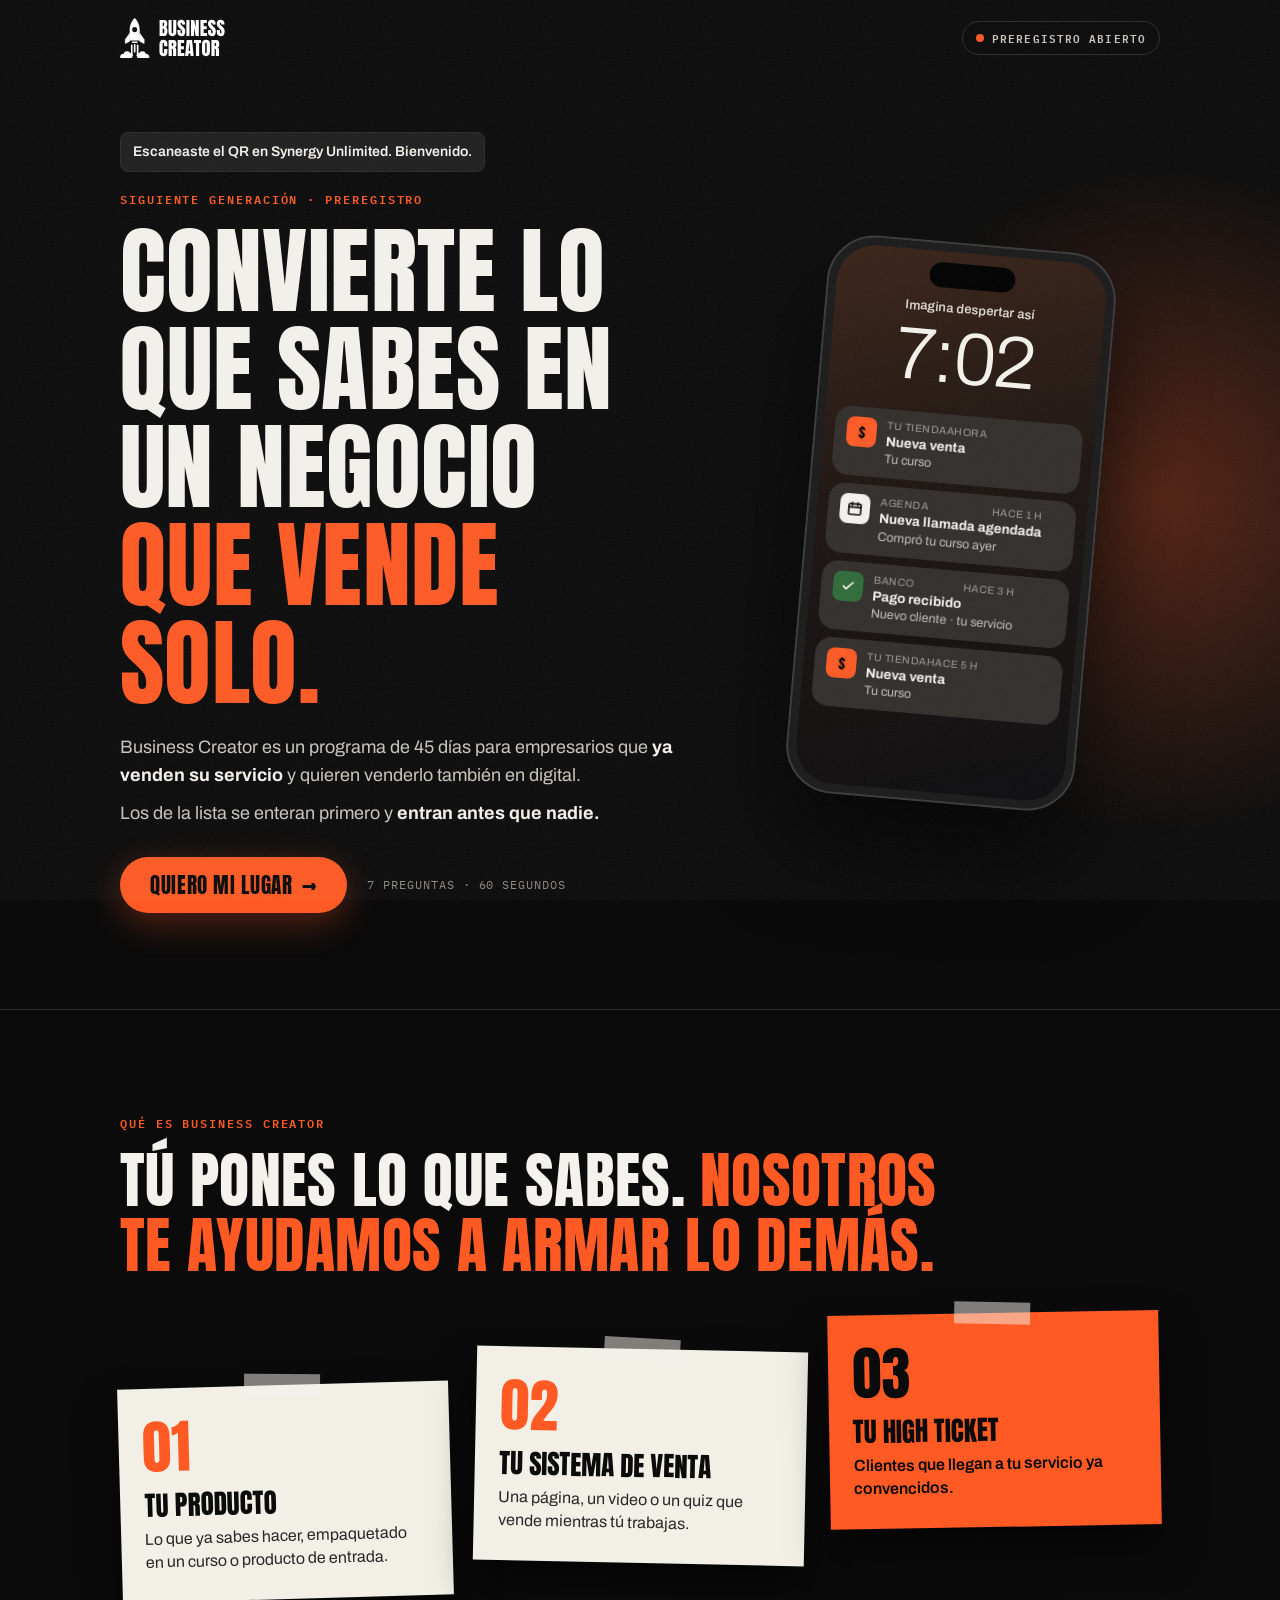
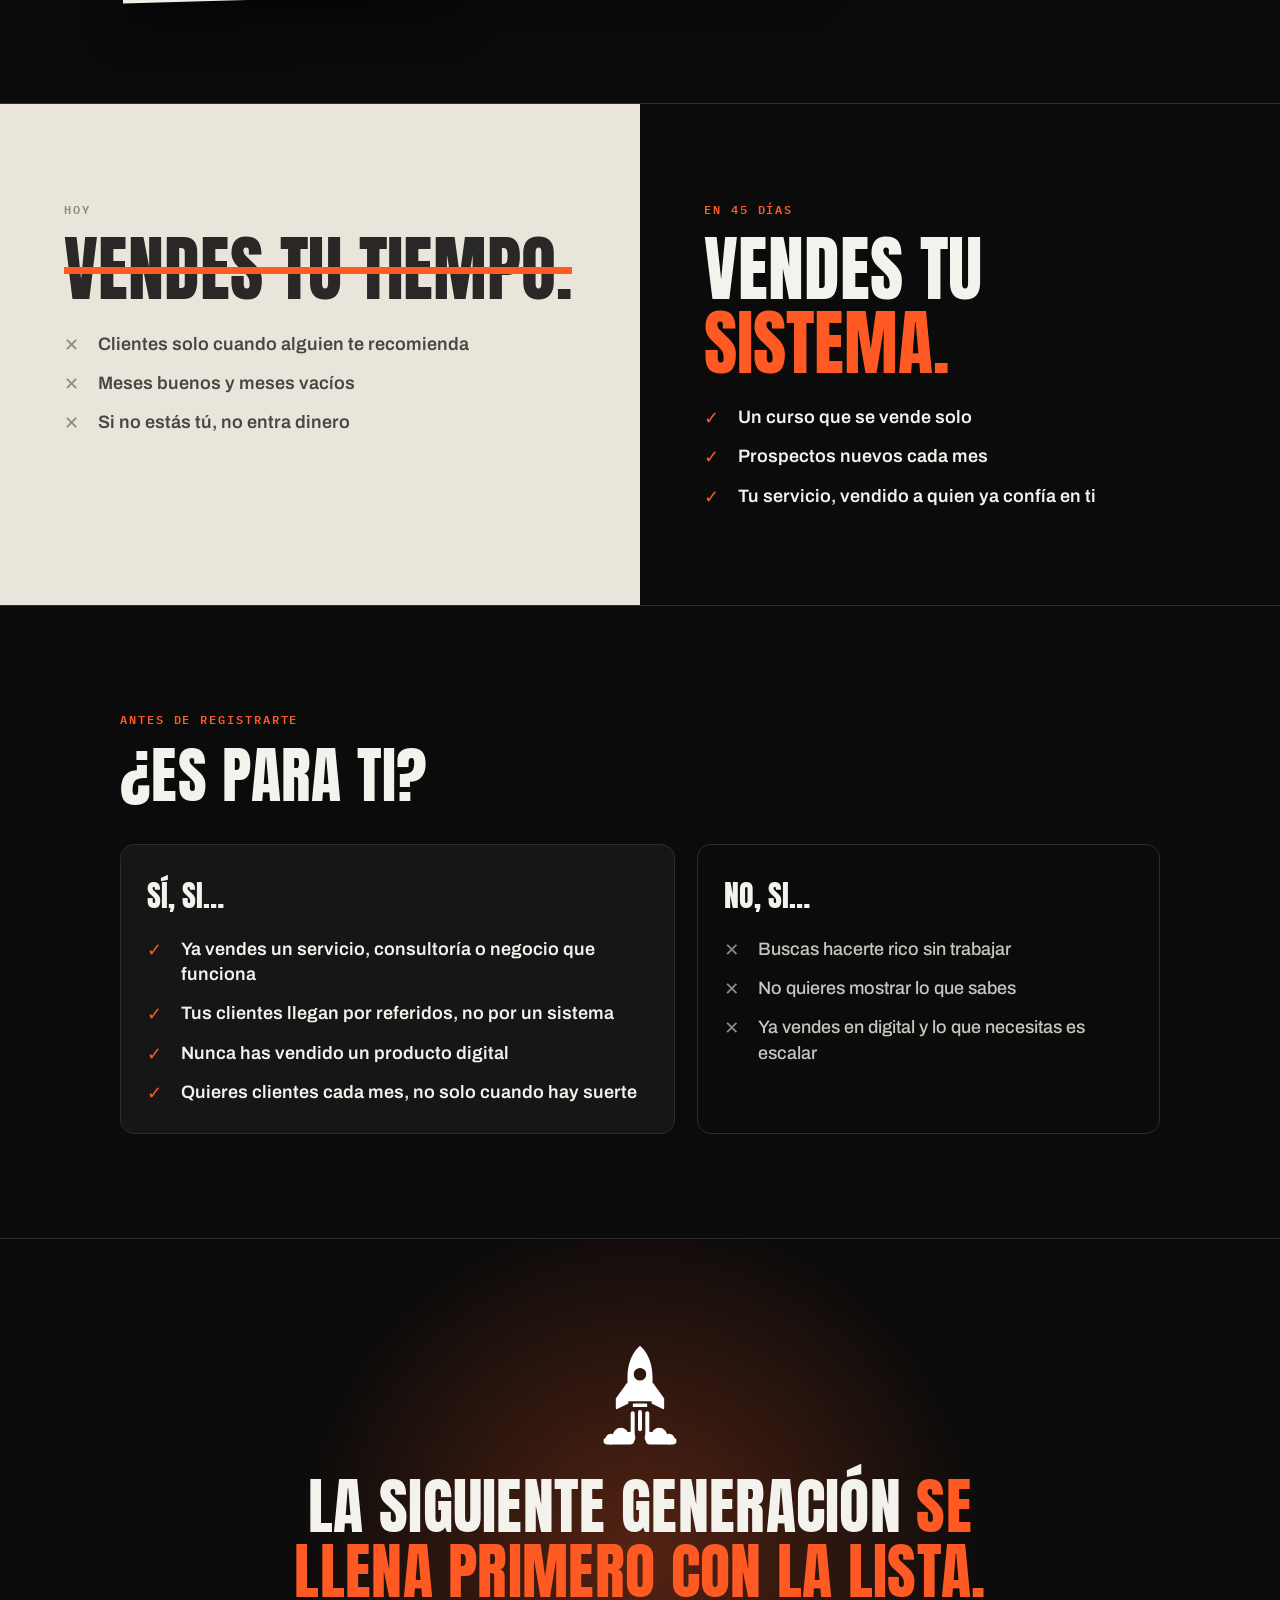
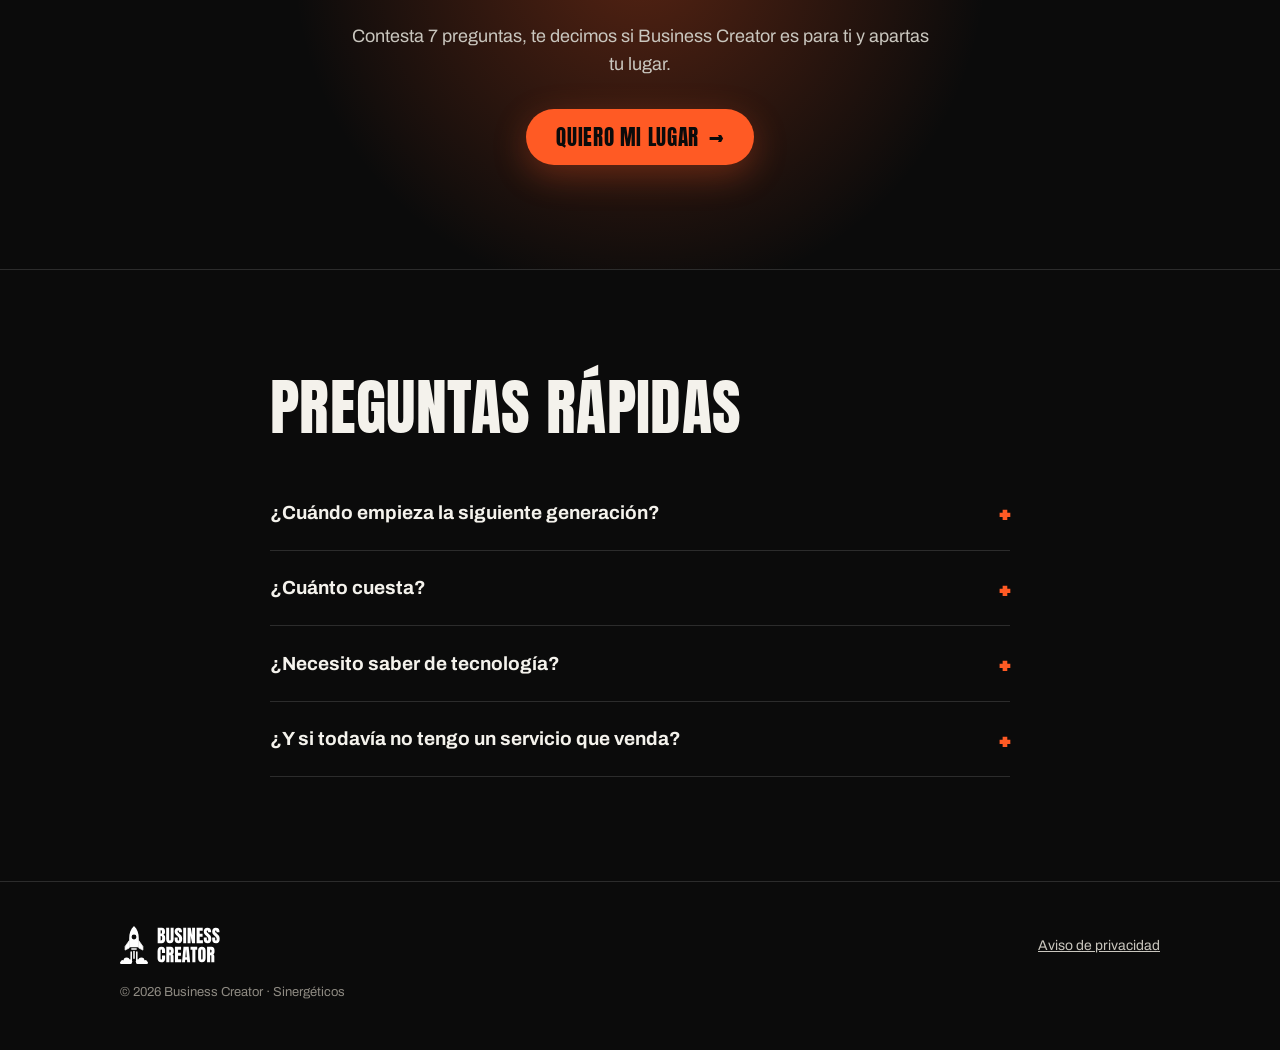
==== index.html @ a95d71b3 "Landing de preregistro Business Creator (businesscreator.net) Quiz de calificación de 7 preguntas, c" ====
<!doctype html>
<html lang="es">
<head>
  <meta charset="utf-8">
  <meta name="viewport" content="width=device-width, initial-scale=1, viewport-fit=cover">
  <title>Business Creator · Preregistro a la siguiente generación</title>
  <meta name="description" content="Programa de 45 días para empresarios que ya venden su servicio y quieren vender también en digital. Entra a la lista de la siguiente generación.">
  <meta name="theme-color" content="#0B0B0B">

  <meta property="og:type" content="website">
  <meta property="og:url" content="https://businesscreator.net/">
  <meta property="og:title" content="Business Creator · Convierte lo que sabes en un negocio que vende solo">
  <meta property="og:description" content="Preregistro a la siguiente generación. Los de la lista se enteran primero y entran antes que nadie.">
  <meta property="og:image" content="https://businesscreator.net/assets/img/og.png">
  <meta name="twitter:card" content="summary_large_image">

  <link rel="icon" type="image/png" href="assets/img/favicon-64.png">
  <link rel="apple-touch-icon" href="assets/img/apple-touch-icon.png">

  <link rel="preconnect" href="https://fonts.googleapis.com">
  <link rel="preconnect" href="https://fonts.gstatic.com" crossorigin>
  <link rel="stylesheet" href="https://fonts.googleapis.com/css2?family=Anton&family=Archivo:wght@400;500;600;700;800&family=IBM+Plex+Mono:wght@500;600&display=swap">
  <link rel="stylesheet" href="assets/css/styles.css">
</head>
<body>

<a class="skip" href="#contenido">Saltar al contenido</a>

<header class="top">
  <div class="wrap top-in">
    <a href="#" class="top-logo" aria-label="Business Creator, inicio"><img src="assets/img/logo-principal-blanco.svg" alt="Business Creator"></a>
    <span class="pill"><span class="dot" aria-hidden="true"></span>Preregistro abierto</span>
  </div>
</header>

<main id="contenido">

  <!-- ============ HERO ============ -->
  <section class="hero">
    <div class="glow glow-hero" aria-hidden="true"></div>
    <div class="wrap hero-in">
      <div class="hero-copy">
        <p class="bienvenida" id="bienvenida" hidden>Escaneaste el QR en Synergy Unlimited. Bienvenido.</p>
        <p class="eyebrow">Siguiente generación · Preregistro</p>
        <h1 class="h-hero">Convierte lo que sabes en un negocio <span class="acc">que vende solo.</span></h1>
        <p class="lead">Business Creator es un programa de 45 días para empresarios que <b>ya venden su servicio</b> y quieren venderlo también en digital.</p>
        <p class="lead lead-2">Los de la lista se enteran primero y <b>entran antes que nadie.</b></p>
        <div class="cta-row">
          <button type="button" class="btn btn-acc" data-abrir-quiz>Quiero mi lugar <span aria-hidden="true">→</span></button>
          <span class="cta-note">7 preguntas · 60 segundos</span>
        </div>
      </div>

      <div class="hero-visual" aria-hidden="true">
        <div class="phone">
          <div class="phone-screen">
            <div class="phone-notch"></div>
            <div class="phone-date">Imagina despertar así</div>
            <div class="phone-time">7:02</div>
            <ul class="notifs">
              <li class="notif"><span class="ico ico-acc">$</span><span class="n-body"><span class="n-head"><span>Tu tienda</span><span>ahora</span></span><b>Nueva venta</b><span>Tu curso</span></span></li>
              <li class="notif"><span class="ico ico-light"><svg width="16" height="16" viewBox="0 0 24 24" fill="none" stroke="#0B0B0B" stroke-width="2.4" stroke-linecap="round"><rect x="3" y="5" width="18" height="16" rx="2"/><path d="M3 10h18M8 3v4M16 3v4"/></svg></span><span class="n-body"><span class="n-head"><span>Agenda</span><span>hace 1 h</span></span><b>Nueva llamada agendada</b><span>Compró tu curso ayer</span></span></li>
              <li class="notif"><span class="ico ico-ok"><svg width="16" height="16" viewBox="0 0 24 24" fill="none" stroke="#F4F2EC" stroke-width="2.6" stroke-linecap="round" stroke-linejoin="round"><path d="M5 12l4 4 10-10"/></svg></span><span class="n-body"><span class="n-head"><span>Banco</span><span>hace 3 h</span></span><b>Pago recibido</b><span>Nuevo cliente · tu servicio</span></span></li>
              <li class="notif"><span class="ico ico-acc">$</span><span class="n-body"><span class="n-head"><span>Tu tienda</span><span>hace 5 h</span></span><b>Nueva venta</b><span>Tu curso</span></span></li>
            </ul>
          </div>
        </div>
      </div>
    </div>
  </section>

  <!-- ============ CÓMO FUNCIONA ============ -->
  <section class="sec" id="como">
    <div class="wrap">
      <p class="eyebrow">Qué es Business Creator</p>
      <h2 class="h-sec">Tú pones lo que sabes. <span class="acc">Nosotros te ayudamos a armar lo demás.</span></h2>
      <ol class="tarjetas">
        <li class="tarjeta">
          <span class="t-num">01</span>
          <h3>Tu producto</h3>
          <p>Lo que ya sabes hacer, empaquetado en un curso o producto de entrada.</p>
        </li>
        <li class="tarjeta">
          <span class="t-num">02</span>
          <h3>Tu sistema de venta</h3>
          <p>Una página, un video o un quiz que vende mientras tú trabajas.</p>
        </li>
        <li class="tarjeta tarjeta-acc">
          <span class="t-num">03</span>
          <h3>Tu high ticket</h3>
          <p>Clientes que llegan a tu servicio ya convencidos.</p>
        </li>
      </ol>
    </div>
  </section>

  <!-- ============ ANTES / DESPUÉS ============ -->
  <section class="sec sec-split">
    <div class="wrap split">
      <div class="lado lado-antes">
        <p class="eyebrow eyebrow-dim">Hoy</p>
        <h2 class="h-split"><span class="tachado">Vendes tu tiempo.</span></h2>
        <ul class="lista lista-x">
          <li>Clientes solo cuando alguien te recomienda</li>
          <li>Meses buenos y meses vacíos</li>
          <li>Si no estás tú, no entra dinero</li>
        </ul>
      </div>
      <div class="lado lado-despues">
        <p class="eyebrow">En 45 días</p>
        <h2 class="h-split">Vendes tu <span class="acc">sistema.</span></h2>
        <ul class="lista lista-ok">
          <li>Un curso que se vende solo</li>
          <li>Prospectos nuevos cada mes</li>
          <li>Tu servicio, vendido a quien ya confía en ti</li>
        </ul>
      </div>
    </div>
  </section>

  <!-- ============ ES PARA TI ============ -->
  <section class="sec">
    <div class="wrap">
      <p class="eyebrow">Antes de registrarte</p>
      <h2 class="h-sec">¿Es para ti?</h2>
      <div class="filtro">
        <div class="filtro-col">
          <h3 class="filtro-t">Sí, si…</h3>
          <ul class="lista lista-ok">
            <li>Ya vendes un servicio, consultoría o negocio que funciona</li>
            <li>Tus clientes llegan por referidos, no por un sistema</li>
            <li>Nunca has vendido un producto digital</li>
            <li>Quieres clientes cada mes, no solo cuando hay suerte</li>
          </ul>
        </div>
        <div class="filtro-col filtro-no">
          <h3 class="filtro-t">No, si…</h3>
          <ul class="lista lista-x">
            <li>Buscas hacerte rico sin trabajar</li>
            <li>No quieres mostrar lo que sabes</li>
            <li>Ya vendes en digital y lo que necesitas es escalar</li>
          </ul>
        </div>
      </div>
    </div>
  </section>

  <!-- ============ CTA FINAL ============ -->
  <section class="sec cta-final">
    <div class="glow glow-final" aria-hidden="true"></div>
    <div class="wrap cta-final-in">
      <img src="assets/img/simbolo-blanco.svg" alt="" class="cohete" width="120" height="120">
      <h2 class="h-sec">La siguiente generación <span class="acc">se llena primero con la lista.</span></h2>
      <p class="lead">Contesta 7 preguntas, te decimos si Business Creator es para ti y apartas tu lugar.</p>
      <button type="button" class="btn btn-acc" data-abrir-quiz>Quiero mi lugar <span aria-hidden="true">→</span></button>
    </div>
  </section>

  <!-- ============ FAQ ============ -->
  <section class="sec">
    <div class="wrap faq-wrap">
      <h2 class="h-sec">Preguntas rápidas</h2>
      <details class="faq">
        <summary>¿Cuándo empieza la siguiente generación?</summary>
        <p>La fecha se anuncia primero a la lista. Si estás registrado, te enteras antes que nadie.</p>
      </details>
      <details class="faq">
        <summary>¿Cuánto cuesta?</summary>
        <p>Los de la lista conocen el precio antes de que se abra al público. Registrarte no te compromete a nada.</p>
      </details>
      <details class="faq">
        <summary>¿Necesito saber de tecnología?</summary>
        <p>No. Te llevamos paso a paso, y lo armamos contigo.</p>
      </details>
      <details class="faq">
        <summary>¿Y si todavía no tengo un servicio que venda?</summary>
        <p>Regístrate igual. Con tus respuestas te decimos por dónde empezar.</p>
      </details>
    </div>
  </section>
</main>

<footer class="pie">
  <div class="wrap pie-in">
    <img src="assets/img/logo-principal-blanco.svg" alt="Business Creator" class="pie-logo">
    <nav class="pie-links" aria-label="Legal">
      <a href="aviso-privacidad.html" data-aviso>Aviso de privacidad</a>
    </nav>
    <p class="pie-copy">© <span id="anio">2026</span> Business Creator · Sinergéticos</p>
  </div>
</footer>

<div class="sticky-cta" id="stickyCta">
  <button type="button" class="btn btn-acc btn-block" data-abrir-quiz>Quiero mi lugar <span aria-hidden="true">→</span></button>
</div>

<!-- ============ QUIZ ============ -->
<dialog class="quiz" id="quiz" aria-labelledby="quizTitulo">
  <div class="quiz-in">
    <div class="quiz-top">
      <img src="assets/img/simbolo-blanco.svg" alt="" class="quiz-ico" width="32" height="32">
      <div class="progreso" role="progressbar" aria-label="Avance" aria-valuemin="0" aria-valuemax="100" aria-valuenow="0"><div class="progreso-barra" id="barra"></div></div>
      <button type="button" class="cerrar" id="cerrarQuiz" aria-label="Cerrar">
        <svg width="22" height="22" viewBox="0 0 24 24" fill="none" stroke="currentColor" stroke-width="2.4" stroke-linecap="round"><path d="M6 6l12 12M18 6L6 18"/></svg>
      </button>
    </div>

    <div class="quiz-body" id="quizBody" aria-live="polite"></div>

    <div class="quiz-nav">
      <button type="button" class="atras" id="atras">← Atrás</button>
      <span class="paso" id="pasoTxt"></span>
    </div>
  </div>
</dialog>

<script src="assets/js/config.js"></script>
<script src="assets/js/app.js"></script>
</body>
</html>
---- assets/css/styles.css ----
/* Business Creator · landing de preregistro
   Misma línea visual que los flyers de Synergy Unlimited: negro, hueso, naranja flama, Anton. */

:root {
  --negro: #0B0B0B;
  --carbon: #161616;
  --carbon-2: #1F1F1F;
  --linea: #2C2C2C;
  --hueso: #F4F2EC;
  --papel: #F2EFE6;
  --texto: #C9C6BE;
  --tenue: #8E8A82;
  --acc: #FF5A24;
  --acc-hover: #FF7445;
  --acc-glow: rgba(255, 90, 36, 0.30);
  --ok: #3FA35B;

  --f-display: 'Anton', 'Impact', sans-serif;
  --f-body: 'Archivo', system-ui, sans-serif;
  --f-mono: 'IBM Plex Mono', ui-monospace, monospace;

  --gutter: 20px;
  --radio: 14px;
}

*, *::before, *::after { box-sizing: border-box; }
html { -webkit-text-size-adjust: 100%; scroll-behavior: smooth; }
body {
  margin: 0;
  background: var(--negro);
  color: var(--hueso);
  font-family: var(--f-body);
  font-size: 17px;
  line-height: 1.55;
  overflow-x: hidden;
  -webkit-font-smoothing: antialiased;
}
/* Grano sutil, como en los flyers */
body::after {
  content: "";
  position: fixed; inset: 0;
  pointer-events: none;
  z-index: 100;
  opacity: 0.07;
  background-image: url("data:image/svg+xml,%3Csvg xmlns='http://www.w3.org/2000/svg' width='160' height='160'%3E%3Cfilter id='n'%3E%3CfeTurbulence type='fractalNoise' baseFrequency='0.85' numOctaves='2' stitchTiles='stitch'/%3E%3CfeColorMatrix type='saturate' values='0'/%3E%3C/filter%3E%3Crect width='160' height='160' filter='url(%23n)'/%3E%3C/svg%3E");
}
img { max-width: 100%; display: block; }
b, strong { color: var(--hueso); font-weight: 700; }
button { font: inherit; color: inherit; }

.wrap { width: 100%; max-width: 1120px; margin: 0 auto; padding: 0 var(--gutter); }
@media (min-width: 720px) { :root { --gutter: 40px; } }

.skip { position: absolute; left: -999px; top: 8px; background: var(--hueso); color: var(--negro); padding: 10px 14px; z-index: 200; }
.skip:focus { left: 8px; }
:focus-visible { outline: 3px solid var(--acc); outline-offset: 3px; }

.acc { color: var(--acc); }
.eyebrow {
  margin: 0 0 14px;
  font-family: var(--f-mono);
  font-size: 12px;
  font-weight: 600;
  letter-spacing: 0.16em;
  text-transform: uppercase;
  color: var(--acc);
}
.eyebrow-dim { color: var(--tenue); }

/* ---------- Botones ---------- */
.btn {
  text-decoration: none;
  display: inline-flex; align-items: center; justify-content: center; gap: 10px;
  min-height: 56px;
  padding: 0 30px;
  border: 0; border-radius: 999px;
  font-family: var(--f-display);
  font-size: 21px;
  letter-spacing: 0.03em;
  text-transform: uppercase;
  cursor: pointer;
  transition: transform .15s ease, background .15s ease, box-shadow .15s ease;
}
.btn-acc { background: var(--acc); color: var(--negro); box-shadow: 0 10px 34px var(--acc-glow); }
.btn-acc:hover { background: var(--acc-hover); transform: translateY(-1px); }
.btn-acc:active { transform: translateY(1px); }
.btn-block { width: 100%; }
.btn[disabled] { opacity: 0.55; cursor: progress; transform: none; }

/* ---------- Header ---------- */
.top { position: absolute; top: 0; left: 0; right: 0; z-index: 10; }
.top-in { display: flex; align-items: center; justify-content: space-between; height: 76px; }
.top-logo img { height: 40px; width: auto; }
.pill {
  display: inline-flex; align-items: center; gap: 8px;
  padding: 7px 13px;
  border: 1px solid var(--linea); border-radius: 999px;
  font-family: var(--f-mono); font-size: 11px; font-weight: 600; letter-spacing: 0.1em; text-transform: uppercase;
  color: var(--texto);
  background: rgba(11, 11, 11, 0.6);
}
.dot { width: 8px; height: 8px; border-radius: 50%; background: var(--acc); box-shadow: 0 0 0 0 var(--acc-glow); animation: latido 2s infinite; }
@keyframes latido { 0% { box-shadow: 0 0 0 0 rgba(255,90,36,.55); } 70% { box-shadow: 0 0 0 9px rgba(255,90,36,0); } 100% { box-shadow: 0 0 0 0 rgba(255,90,36,0); } }

/* ---------- Hero ---------- */
.hero { position: relative; overflow: hidden; padding: 108px 0 64px; }
.glow { position: absolute; border-radius: 50%; pointer-events: none; }
.glow-hero { width: 760px; height: 760px; right: -260px; top: 120px; background: radial-gradient(circle, var(--acc-glow) 0%, rgba(11,11,11,0) 62%); }
.hero-in { position: relative; display: grid; gap: 44px; align-items: center; }
@media (min-width: 900px) { .hero { padding: 132px 0 96px; } .hero-in { grid-template-columns: 1.15fr 0.85fr; gap: 56px; } }

.bienvenida {
  display: inline-block;
  margin: 0 0 18px;
  padding: 8px 12px;
  border-radius: 8px;
  background: var(--carbon-2);
  border: 1px solid var(--linea);
  font-size: 14px; font-weight: 600; color: var(--hueso);
}
.h-hero {
  margin: 0;
  font-family: var(--f-display);
  font-weight: 400;
  font-size: clamp(48px, 12.5vw, 96px);
  line-height: 1.02;
  letter-spacing: 0.005em;
  text-transform: uppercase;
  text-wrap: balance;
}
.h-hero .acc { display: block; }
.lead { margin: 22px 0 0; max-width: 34em; font-size: 18px; color: var(--texto); text-wrap: pretty; }
.lead-2 { margin-top: 10px; }
.cta-row { display: flex; flex-wrap: wrap; align-items: center; gap: 14px 20px; margin-top: 30px; }
.cta-note { font-family: var(--f-mono); font-size: 12px; letter-spacing: 0.08em; text-transform: uppercase; color: var(--tenue); }
@media (max-width: 519px) { .cta-row .btn { width: 100%; } .cta-note { width: 100%; text-align: center; } }

/* Teléfono (continuidad con el flyer "Imagina despertar así") */
.hero-visual { display: flex; justify-content: center; }
.phone {
  width: 290px; height: 560px;
  border-radius: 48px;
  background: #1A1A1A;
  box-shadow: 0 50px 90px rgba(0,0,0,.75), inset 0 0 0 2px #3A3A3A;
  padding: 10px;
  transform: rotate(5deg);
}
.phone-screen {
  position: relative; height: 100%;
  border-radius: 38px; overflow: hidden;
  background: linear-gradient(165deg, #3A2318 0%, #1B1310 45%, #0C0C0E 100%);
  padding: 46px 11px 0;
}
.phone-notch { position: absolute; top: 11px; left: 50%; transform: translateX(-50%); width: 86px; height: 25px; border-radius: 13px; background: #000; }
.phone-date { text-align: center; font-size: 13px; font-weight: 600; color: rgba(244,242,236,.85); }
.phone-time { text-align: center; font-size: 74px; font-weight: 300; line-height: 1.08; letter-spacing: -0.02em; margin-bottom: 16px; }
.notifs { list-style: none; margin: 0; padding: 0; display: flex; flex-direction: column; gap: 8px; }
.notif {
  display: flex; gap: 10px;
  padding: 10px 12px;
  border-radius: 16px;
  background: rgba(52, 48, 46, 0.92);
  opacity: 0; transform: translateY(14px);
  animation: entra .55s cubic-bezier(.2,.8,.2,1) forwards;
}
.notif:nth-child(1) { animation-delay: .5s; }
.notif:nth-child(2) { animation-delay: 1.1s; }
.notif:nth-child(3) { animation-delay: 1.7s; }
.notif:nth-child(4) { animation-delay: 2.3s; }
@keyframes entra { to { opacity: 1; transform: none; } }
.ico { flex: none; width: 30px; height: 30px; border-radius: 8px; display: flex; align-items: center; justify-content: center; font-family: var(--f-display); font-size: 15px; color: var(--negro); }
.ico-acc { background: var(--acc); }
.ico-light { background: var(--hueso); }
.ico-ok { background: #2F6B3A; }
.n-body { display: flex; flex-direction: column; min-width: 0; font-size: 12.5px; line-height: 1.35; color: rgba(244,242,236,.75); }
.n-body b { font-size: 13.5px; color: var(--hueso); }
.n-head { display: flex; justify-content: space-between; font-size: 10.5px; letter-spacing: .05em; text-transform: uppercase; color: rgba(244,242,236,.55); }
@media (max-width: 899px) { .phone { width: 260px; height: 470px; } .phone-time { font-size: 62px; } .notif:nth-child(4) { display: none; } }

/* ---------- Secciones ---------- */
.sec { position: relative; padding: 72px 0; border-top: 1px solid var(--linea); }
@media (min-width: 900px) { .sec { padding: 104px 0; } }
.h-sec {
  margin: 0 0 36px;
  max-width: 17em;
  font-family: var(--f-display);
  font-weight: 400;
  font-size: clamp(36px, 7.6vw, 62px);
  line-height: 1.05;
  letter-spacing: 0.005em;
  text-transform: uppercase;
  text-wrap: balance;
}

/* Tarjetas tipo papel pegado (como el reverso del flyer) */
.tarjetas { list-style: none; margin: 0; padding: 0; display: grid; gap: 26px; }
@media (min-width: 760px) { .tarjetas { grid-template-columns: repeat(3, minmax(0, 1fr)); gap: 24px; align-items: end; } }
.tarjeta {
  position: relative;
  padding: 30px 24px 28px;
  background: var(--papel);
  color: var(--negro);
  box-shadow: 0 24px 40px rgba(0,0,0,.55);
  transform: rotate(-1.6deg);
}
.tarjeta:nth-child(2) { transform: rotate(1.2deg); }
.tarjeta-acc { background: var(--acc); transform: rotate(-1deg); }
.tarjeta::before { content: ""; position: absolute; top: -11px; left: 50%; width: 76px; height: 22px; margin-left: -38px; background: rgba(244,242,236,.5); transform: rotate(2deg); }
@media (min-width: 760px) { .tarjeta:nth-child(2) { margin-bottom: 36px; } .tarjeta-acc { margin-bottom: 72px; } }
.t-num { display: block; font-family: var(--f-display); font-size: 58px; line-height: 1; color: var(--acc); }
.tarjeta-acc .t-num { color: var(--negro); }
.tarjeta h3 { margin: 14px 0 8px; font-family: var(--f-display); font-weight: 400; font-size: 27px; line-height: 1.08; text-transform: uppercase; }
.tarjeta p { margin: 0; font-size: 16px; line-height: 1.45; color: #2A2826; }
.tarjeta-acc p { font-weight: 600; color: var(--negro); }

/* Antes / después */
.sec-split { padding: 0; }
.split { display: grid; padding: 0; max-width: none; }
@media (min-width: 900px) { .split { grid-template-columns: 1fr 1fr; } }
.lado { padding: 64px var(--gutter); }
@media (min-width: 900px) { .lado { padding: 96px 64px; } }
.lado-antes { background: #E9E5DB; color: var(--negro); }
.lado-antes .lista { color: #4A4743; }
.lado-despues { background: var(--negro); }
.h-split { margin: 0 0 26px; font-family: var(--f-display); font-weight: 400; font-size: clamp(44px, 10vw, 72px); line-height: 1.02; text-transform: uppercase; }
.tachado { text-decoration: line-through; text-decoration-color: var(--acc); text-decoration-thickness: 7px; color: #2A2826; }

/* Listas con marca */
.lista { list-style: none; margin: 0; padding: 0; display: flex; flex-direction: column; gap: 14px; font-size: 18px; font-weight: 600; }
.lista li { position: relative; padding-left: 34px; line-height: 1.4; }
.lista li::before { position: absolute; left: 0; top: 1px; font-weight: 800; }
.lista-ok li::before { content: "✓"; color: var(--acc); }
.lista-x li::before { content: "✕"; color: var(--tenue); }

/* Es para ti */
.filtro { display: grid; gap: 22px; }
@media (min-width: 820px) { .filtro { grid-template-columns: 1.2fr 1fr; } }
.filtro-col { padding: 28px 26px; border-radius: var(--radio); background: var(--carbon); border: 1px solid var(--linea); }
.filtro-no { background: transparent; }
.filtro-no .lista { color: var(--texto); font-weight: 500; }
.filtro-t { margin: 0 0 18px; font-family: var(--f-display); font-weight: 400; font-size: 30px; text-transform: uppercase; }

/* CTA final */
.cta-final { overflow: hidden; text-align: center; }
.glow-final { width: 820px; height: 820px; left: 50%; top: 50%; margin: -410px 0 0 -410px; background: radial-gradient(circle, var(--acc-glow) 0%, rgba(11,11,11,0) 60%); }
.cta-final-in { position: relative; display: flex; flex-direction: column; align-items: center; }
.cta-final .h-sec { margin-left: auto; margin-right: auto; margin-bottom: 0; }
.cta-final .lead { margin: 20px auto 30px; }
.cohete { width: 104px; height: auto; margin-bottom: 26px; }
@media (prefers-reduced-motion: no-preference) { .cohete { animation: flota 3.2s ease-in-out infinite; } }
@keyframes flota { 50% { transform: translateY(-10px); } }

/* FAQ */
.faq-wrap { max-width: 820px; }
.faq { border-bottom: 1px solid var(--linea); }
.faq summary {
  list-style: none; cursor: pointer;
  display: flex; justify-content: space-between; align-items: center; gap: 18px;
  min-height: 64px; padding: 14px 0;
  font-size: 19px; font-weight: 700;
}
.faq summary::-webkit-details-marker { display: none; }
.faq summary::after { content: "+"; flex: none; font-family: var(--f-display); font-size: 30px; color: var(--acc); transition: transform .2s; }
.faq[open] summary::after { transform: rotate(45deg); }
.faq p { margin: 0 0 22px; color: var(--texto); }

/* Footer */
.pie { padding: 44px 0 120px; border-top: 1px solid var(--linea); }
@media (min-width: 900px) { .pie { padding-bottom: 48px; } }
.pie-in { display: flex; flex-wrap: wrap; align-items: center; justify-content: space-between; gap: 18px; }
.pie-logo { height: 38px; width: auto; }
.pie-links a { color: var(--texto); font-size: 14px; }
.pie-links a:hover { color: var(--hueso); }
.pie-copy { margin: 0; width: 100%; font-size: 13px; color: var(--tenue); }

/* CTA fija en móvil */
.sticky-cta {
  position: fixed; left: 0; right: 0; bottom: 0; z-index: 50;
  padding: 12px var(--gutter) calc(12px + env(safe-area-inset-bottom));
  background: linear-gradient(to top, rgba(11,11,11,.96) 60%, rgba(11,11,11,0));
  transform: translateY(110%);
  transition: transform .3s ease;
}
.sticky-cta.visible { transform: none; }
@media (min-width: 900px) { .sticky-cta { display: none; } }

/* ---------- QUIZ ---------- */
.quiz {
  width: 100%; max-width: 640px;
  height: 100%; max-height: none;
  margin: 0 auto; padding: 0;
  border: 0;
  background: var(--negro);
  color: var(--hueso);
}
@media (min-width: 720px) {
  .quiz { height: auto; max-height: calc(100vh - 48px); margin: auto; border: 1px solid var(--linea); border-radius: 22px; }
}
.quiz::backdrop { background: rgba(5,5,5,.82); backdrop-filter: blur(6px); }
.quiz-in { display: flex; flex-direction: column; min-height: 100%; padding: 18px var(--gutter) calc(18px + env(safe-area-inset-bottom)); }
@media (min-width: 720px) { .quiz-in { min-height: 620px; padding: 22px 34px 26px; } }
.quiz-top { display: flex; align-items: center; gap: 14px; }
.quiz-ico { width: 30px; height: 30px; }
.progreso { flex: 1; height: 6px; border-radius: 3px; background: var(--carbon-2); overflow: hidden; }
.progreso-barra { height: 100%; width: 0; background: var(--acc); border-radius: 3px; transition: width .35s ease; }
.cerrar { width: 44px; height: 44px; display: flex; align-items: center; justify-content: center; border: 0; border-radius: 50%; background: transparent; color: var(--texto); cursor: pointer; }
.cerrar:hover { background: var(--carbon-2); color: var(--hueso); }

.quiz-body { flex: 1; padding: 30px 0 18px; }
.paso-anim { animation: pasoEntra .32s ease both; }
@keyframes pasoEntra { from { opacity: 0; transform: translateX(16px); } to { opacity: 1; transform: none; } }

.q-num { margin: 0 0 10px; font-family: var(--f-mono); font-size: 12px; font-weight: 600; letter-spacing: .14em; text-transform: uppercase; color: var(--acc); }
.q-titulo { margin: 0 0 8px; font-family: var(--f-display); font-weight: 400; font-size: clamp(30px, 7.4vw, 40px); line-height: 1.08; text-transform: uppercase; text-wrap: balance; }
.q-ayuda { margin: 0 0 22px; font-size: 15px; color: var(--tenue); }
.opciones { display: flex; flex-direction: column; gap: 10px; margin-top: 22px; }
.opcion {
  display: flex; align-items: center; gap: 14px;
  width: 100%; min-height: 58px;
  padding: 12px 18px;
  border: 1.5px solid var(--linea); border-radius: 14px;
  background: var(--carbon);
  text-align: left; font-size: 17px; font-weight: 600; line-height: 1.3;
  cursor: pointer;
  transition: border-color .15s, background .15s, transform .1s;
}
.opcion:hover { border-color: #4A4A4A; background: var(--carbon-2); }
.opcion:active { transform: scale(.99); }
.opcion[aria-pressed="true"] { border-color: var(--acc); background: rgba(255,90,36,.12); }
.letra { flex: none; width: 30px; height: 30px; border-radius: 8px; display: flex; align-items: center; justify-content: center; border: 1px solid var(--linea); font-family: var(--f-mono); font-size: 13px; color: var(--texto); }
.opcion[aria-pressed="true"] .letra { background: var(--acc); border-color: var(--acc); color: var(--negro); }

/* Campos */
.campos { display: flex; flex-direction: column; gap: 16px; margin-top: 22px; }
.campo label { display: block; margin-bottom: 7px; font-size: 14px; font-weight: 700; color: var(--texto); }
.campo input, .campo select, .campo textarea {
  width: 100%; min-height: 54px;
  padding: 13px 15px;
  border: 1.5px solid var(--linea); border-radius: 12px;
  background: var(--carbon);
  color: var(--hueso);
  font: inherit; font-size: 17px;
}
.campo textarea { min-height: 112px; resize: vertical; line-height: 1.45; }
.campo input:focus, .campo select:focus, .campo textarea:focus { outline: none; border-color: var(--acc); }
.campo input::placeholder, .campo textarea::placeholder { color: #6E6A63; }
.campo-tel { display: grid; grid-template-columns: 118px minmax(0, 1fr); gap: 8px; }
.campo [aria-invalid="true"] { border-color: #E5484D; }
.error { margin: 6px 0 0; font-size: 13px; color: #FF7A7E; }
.check { display: flex; gap: 12px; align-items: flex-start; font-size: 14px; color: var(--texto); cursor: pointer; }
.check input { flex: none; width: 22px; height: 22px; margin: 1px 0 0; accent-color: var(--acc); }
.check a { color: var(--hueso); }
.q-acciones { margin-top: 24px; display: flex; flex-direction: column; gap: 10px; }
.saltar { align-self: center; min-height: 44px; padding: 0 12px; border: 0; background: none; color: var(--tenue); font-size: 15px; text-decoration: underline; cursor: pointer; }

.quiz-nav { display: flex; align-items: center; justify-content: space-between; min-height: 44px; }
.atras { min-height: 44px; padding: 0 6px; border: 0; background: none; color: var(--texto); font-size: 15px; font-weight: 600; cursor: pointer; }
.atras[hidden] { display: block; visibility: hidden; }
.paso { font-family: var(--f-mono); font-size: 12px; letter-spacing: .1em; color: var(--tenue); }

/* Resultado */
.resultado { text-align: center; padding-top: 6px; }
.res-cohete { width: 92px; height: auto; margin: 0 auto 20px; }
@media (prefers-reduced-motion: no-preference) { .res-cohete { animation: despega 1.1s cubic-bezier(.3,.1,.2,1) both; } }
@keyframes despega { from { transform: translateY(40px); opacity: 0; } to { transform: none; opacity: 1; } }
.res-sello { display: inline-block; margin-bottom: 14px; padding: 6px 12px; border-radius: 999px; background: rgba(255,90,36,.14); border: 1px solid var(--acc); font-family: var(--f-mono); font-size: 12px; font-weight: 600; letter-spacing: .12em; text-transform: uppercase; color: var(--acc); }
.res-titulo { margin: 0 0 14px; font-family: var(--f-display); font-weight: 400; font-size: clamp(34px, 8.4vw, 46px); line-height: 1.04; text-transform: uppercase; text-wrap: balance; }
.res-texto { margin: 0 auto 26px; max-width: 30em; color: var(--texto); }
.res-pasos { list-style: none; margin: 0 0 26px; padding: 18px 20px; border-radius: 14px; background: var(--carbon); border: 1px solid var(--linea); text-align: left; display: flex; flex-direction: column; gap: 10px; font-size: 15.5px; }
.res-pasos li { display: flex; gap: 12px; }
.res-pasos span { flex: none; font-family: var(--f-mono); color: var(--acc); font-weight: 600; }
.btn-wa { background: #25D366; color: #06210F; box-shadow: none; }
.btn-wa:hover { background: #3BE07A; }

/* Solo para lectores de pantalla */
.sr { position: absolute; width: 1px; height: 1px; padding: 0; margin: -1px; overflow: hidden; clip: rect(0 0 0 0); white-space: nowrap; border: 0; }

.res-acciones { display: flex; flex-direction: column; gap: 10px; }
.btn-borde { background: transparent; color: var(--hueso); border: 1.5px solid var(--linea); font-size: 18px; }
.btn-borde:hover { border-color: var(--acc); }
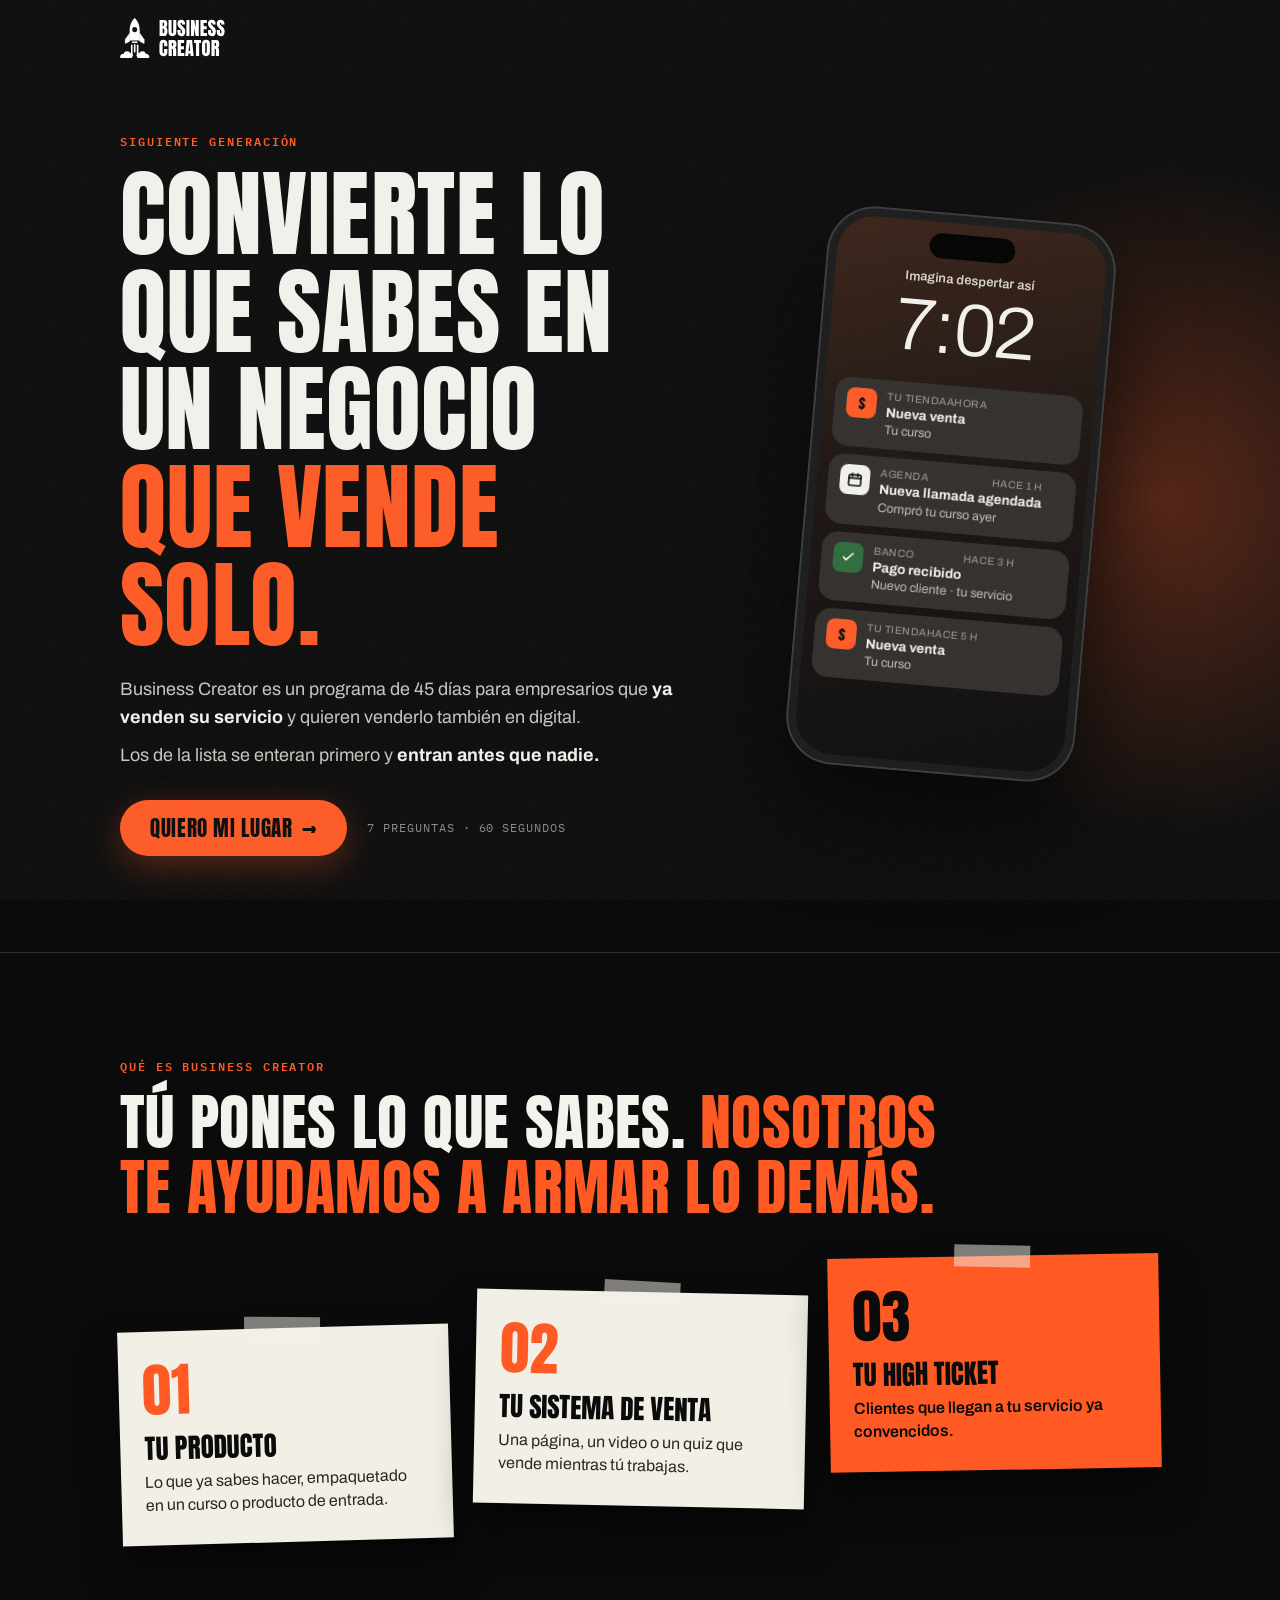
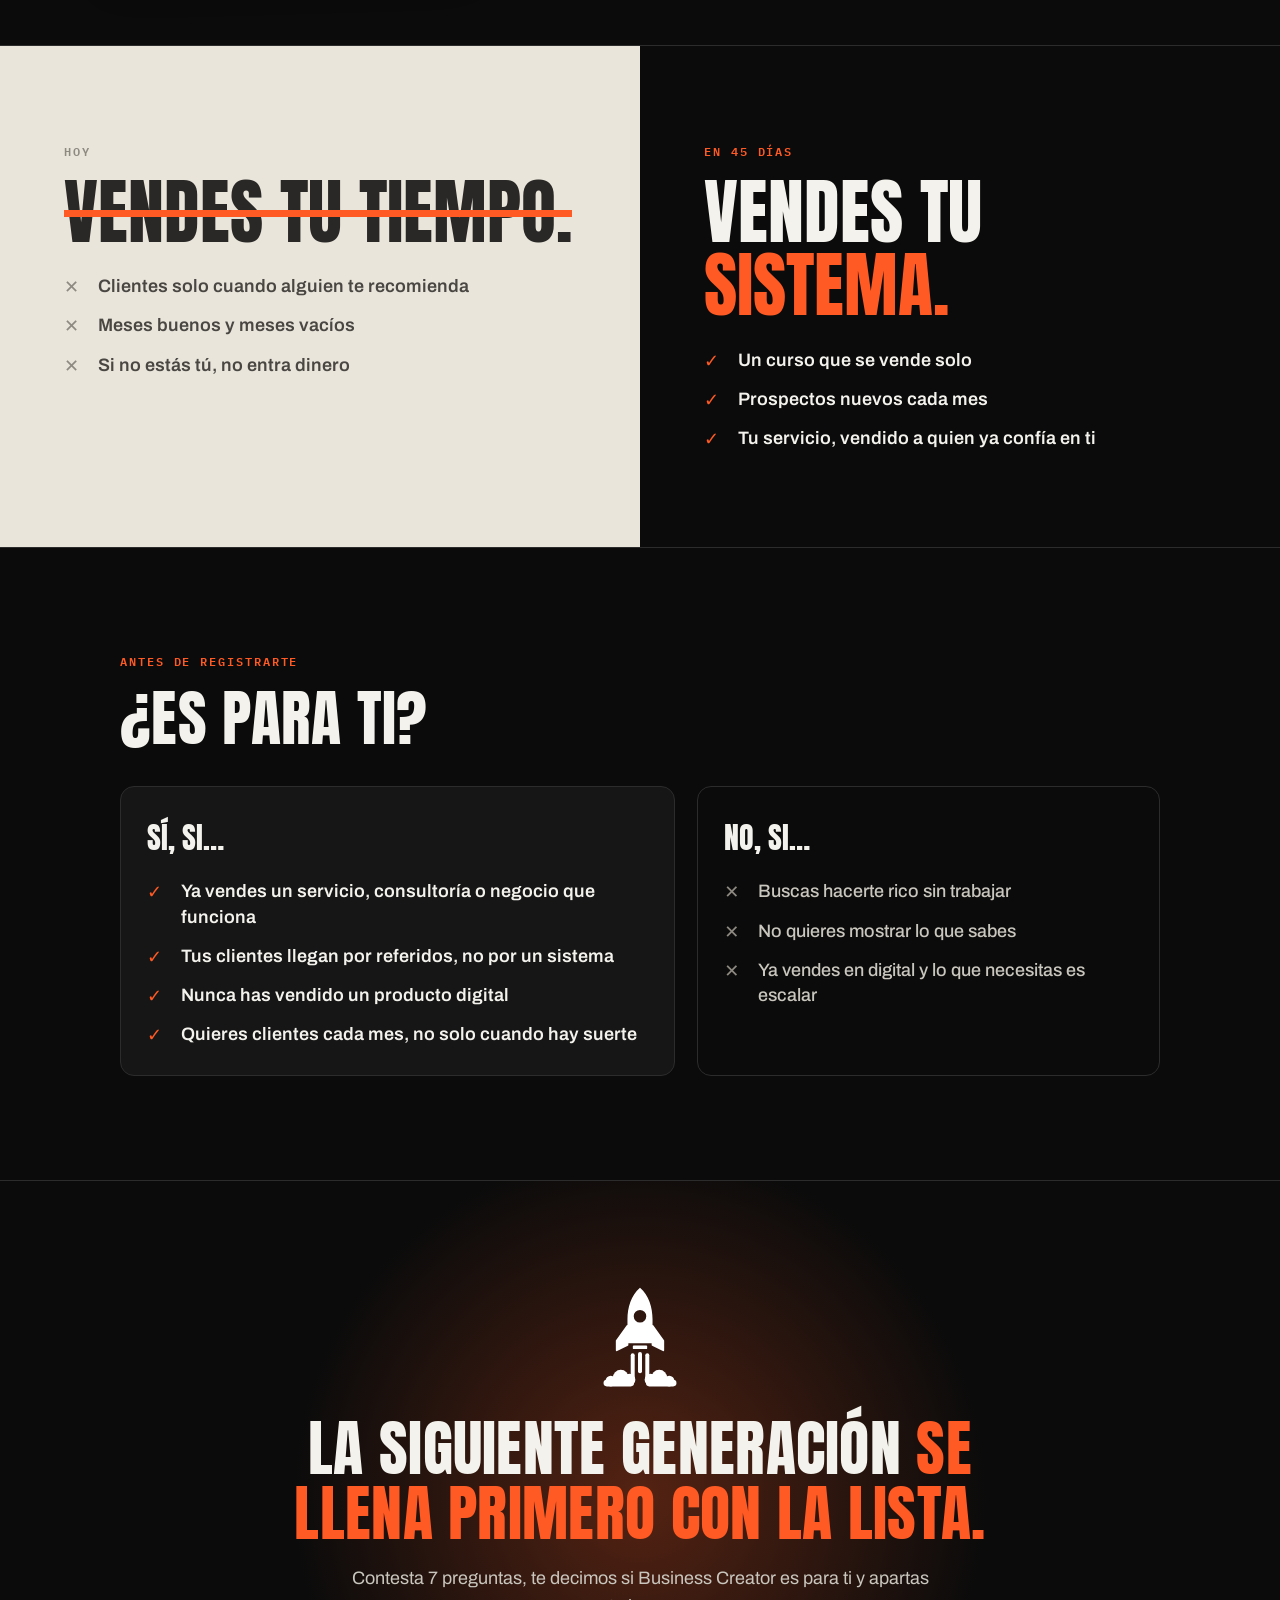
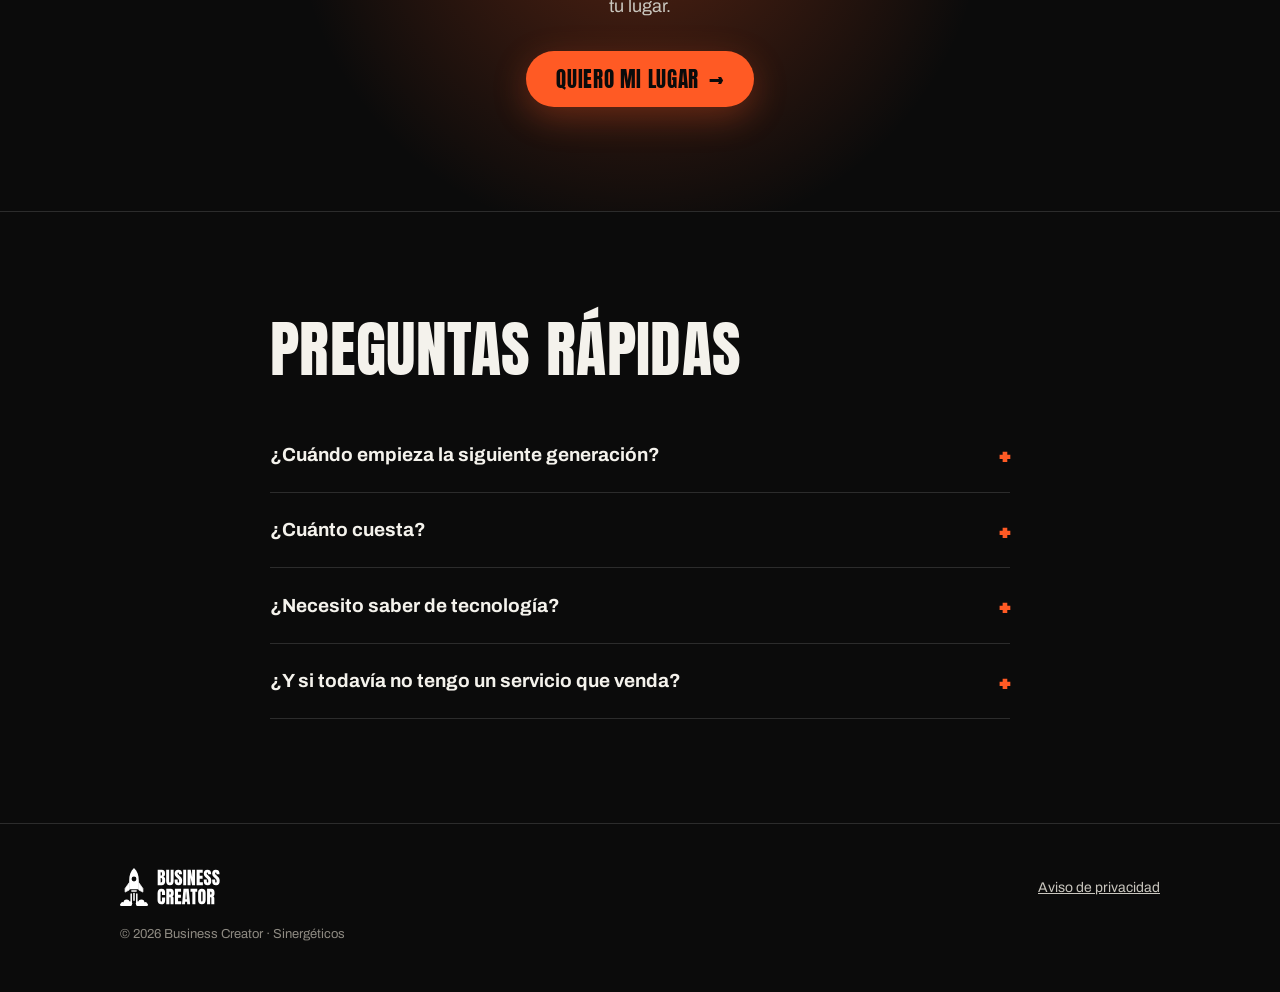
==== commit 4103c536: "Quita pill de preregistro, saludo del QR y pregunta abierta Co-Authored-By: Claude Opus 5.5 <noreply" ====
--- a/index.html
+++ b/index.html
@@ -3,14 +3,14 @@
 <head>
   <meta charset="utf-8">
   <meta name="viewport" content="width=device-width, initial-scale=1, viewport-fit=cover">
-  <title>Business Creator · Preregistro a la siguiente generación</title>
+  <title>Business Creator · Siguiente generación</title>
   <meta name="description" content="Programa de 45 días para empresarios que ya venden su servicio y quieren vender también en digital. Entra a la lista de la siguiente generación.">
   <meta name="theme-color" content="#0B0B0B">
 
   <meta property="og:type" content="website">
   <meta property="og:url" content="https://businesscreator.net/">
   <meta property="og:title" content="Business Creator · Convierte lo que sabes en un negocio que vende solo">
-  <meta property="og:description" content="Preregistro a la siguiente generación. Los de la lista se enteran primero y entran antes que nadie.">
+  <meta property="og:description" content="Siguiente generación. Los de la lista se enteran primero y entran antes que nadie.">
   <meta property="og:image" content="https://businesscreator.net/assets/img/og.png">
   <meta name="twitter:card" content="summary_large_image">
 
@@ -29,7 +29,6 @@
 <header class="top">
   <div class="wrap top-in">
     <a href="#" class="top-logo" aria-label="Business Creator, inicio"><img src="assets/img/logo-principal-blanco.svg" alt="Business Creator"></a>
-    <span class="pill"><span class="dot" aria-hidden="true"></span>Preregistro abierto</span>
   </div>
 </header>
 
@@ -40,8 +39,7 @@
     <div class="glow glow-hero" aria-hidden="true"></div>
     <div class="wrap hero-in">
       <div class="hero-copy">
-        <p class="bienvenida" id="bienvenida" hidden>Escaneaste el QR en Synergy Unlimited. Bienvenido.</p>
-        <p class="eyebrow">Siguiente generación · Preregistro</p>
+        <p class="eyebrow">Siguiente generación</p>
         <h1 class="h-hero">Convierte lo que sabes en un negocio <span class="acc">que vende solo.</span></h1>
         <p class="lead">Business Creator es un programa de 45 días para empresarios que <b>ya venden su servicio</b> y quieren venderlo también en digital.</p>
         <p class="lead lead-2">Los de la lista se enteran primero y <b>entran antes que nadie.</b></p>
